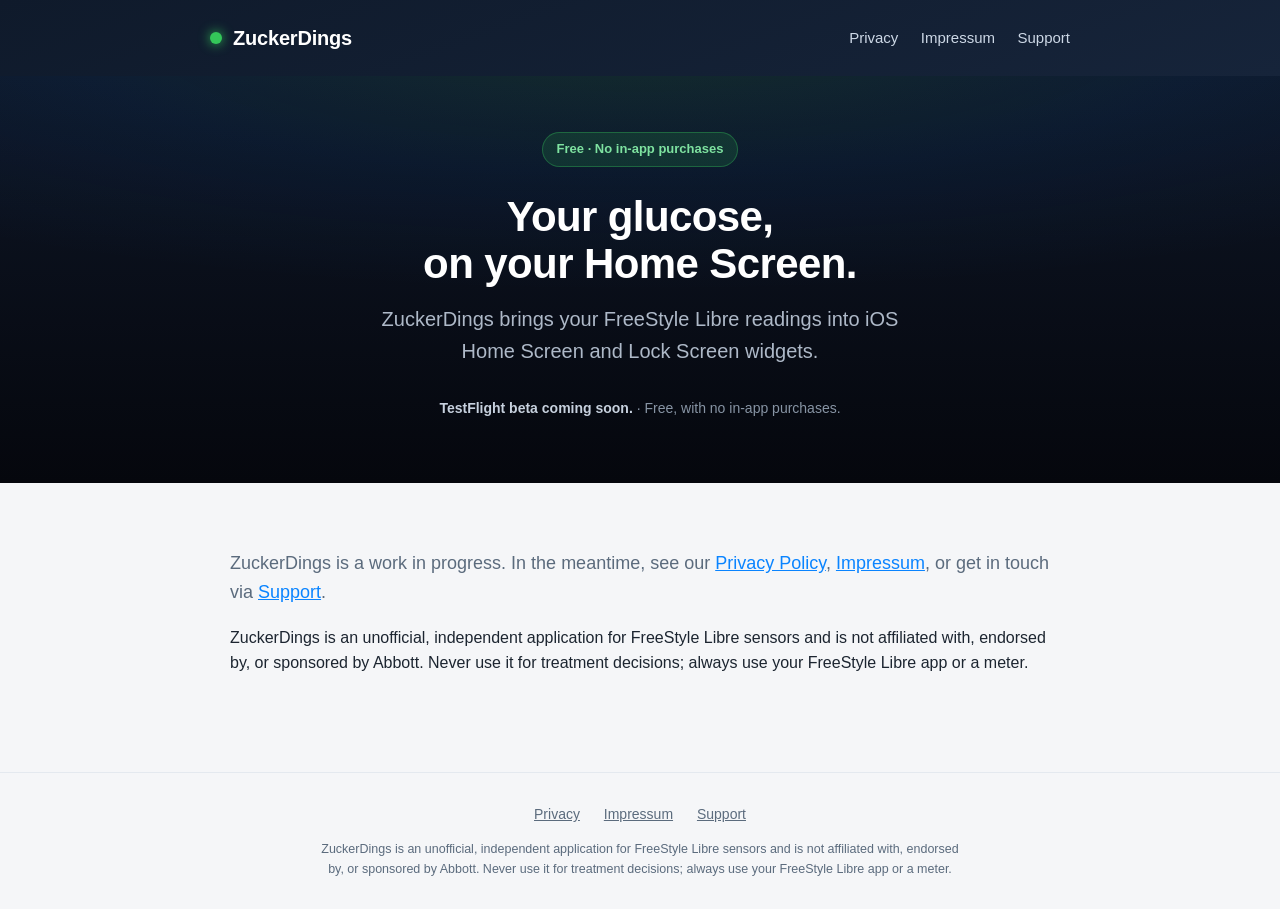
==== index.html @ 913069e4 "feat: ZuckerDings site (privacy, datenschutz, impressum, support, TestFlight placeholder) Claude-Ses" ====
<!doctype html>
<html lang="en">
<head>
  <meta charset="utf-8">
  <meta name="viewport" content="width=device-width, initial-scale=1">
  <title>ZuckerDings: Glucose on your Home Screen</title>
  <meta name="description" content="ZuckerDings puts your FreeStyle Libre glucose readings into iOS Home Screen and Lock Screen widgets. Free, no in-app purchases.">

  <link rel="icon" type="image/png" sizes="64x64" href="assets/favicon-64.png">
  <link rel="apple-touch-icon" href="assets/apple-touch-icon.png">
  <link rel="stylesheet" href="style.css">

  <meta property="og:type" content="website">
  <meta property="og:title" content="ZuckerDings: Glucose on your Home Screen">
  <meta property="og:description" content="Your FreeStyle Libre glucose readings, right on your iOS Home Screen and Lock Screen widgets.">
  <meta property="og:image" content="assets/icon.png">
  <meta property="og:url" content="https://zuckerdings.poschenrieder.io/">
  <meta name="twitter:card" content="summary">
</head>
<body>
  <header class="site">
    <div class="wrap">
      <a class="brand" href="./"><span class="dot"></span> ZuckerDings</a>
      <nav class="site">
        <a href="privacy/">Privacy</a>
        <a href="impressum/">Impressum</a>
        <a href="support/">Support</a>
      </nav>
    </div>
  </header>

  <section class="hero">
    <div class="inner">
      <span class="pill">Free · No in-app purchases</span>

      <h1>Your glucose,<br>on your Home Screen.</h1>
      <p class="tag">ZuckerDings brings your FreeStyle Libre readings into iOS Home Screen and Lock Screen widgets.</p>

      <!-- TESTFLIGHT: replace with <a href="https://testflight.apple.com/join/XXXXXXXX">Join the TestFlight beta</a> once the public link exists -->
      <p class="store-note"><strong>TestFlight beta coming soon.</strong> · Free, with no in-app purchases.</p>
    </div>
  </section>

  <main>
    <p class="lede">ZuckerDings is a work in progress. In the meantime, see our <a href="privacy/">Privacy Policy</a>, <a href="impressum/">Impressum</a>, or get in touch via <a href="support/">Support</a>.</p>
    <p>ZuckerDings is an unofficial, independent application for FreeStyle Libre sensors and is not affiliated with, endorsed by, or sponsored by Abbott. Never use it for treatment decisions; always use your FreeStyle Libre app or a meter.</p>
  </main>

  <footer class="site">
    <a href="privacy/">Privacy</a>
    <a href="impressum/">Impressum</a>
    <a href="support/">Support</a>
    <span class="disclaimer">
      ZuckerDings is an unofficial, independent application for FreeStyle Libre sensors and is not affiliated with, endorsed by, or sponsored by Abbott. Never use it for treatment decisions; always use your FreeStyle Libre app or a meter.
    </span>
  </footer>
</body>
</html>
---- style.css ----
:root {
  /* Dark surfaces — match the app icon + widgets */
  --navy: #0f1a2b;
  --navy-soft: #16243a;
  --hero-top: #0e1626;
  --hero-bottom: #05070d;
  --widget-card: #1b2029;
  --widget-line: rgba(255, 255, 255, .08);

  /* Air-quality traffic light (iOS system colors) */
  --good: #34c759;
  --fair: #ffcc00;
  --poor: #ff3b30;

  /* Actions — the app's iOS blue */
  --blue: #0a84ff;
  --blue-ink: #0064d2;

  /* Light body */
  --ink: #1c2530;
  --muted: #5b6b7d;
  --line: #e4e9ef;
  --bg: #f5f6f8;
  --card: #ffffff;
}

* { box-sizing: border-box; }

html { -webkit-text-size-adjust: 100%; scroll-behavior: smooth; }

body {
  margin: 0;
  font-family: -apple-system, BlinkMacSystemFont, "Segoe UI", Roboto, Helvetica, Arial, sans-serif;
  color: var(--ink);
  background: var(--bg);
  line-height: 1.6;
  -webkit-font-smoothing: antialiased;
}

a { color: var(--blue); }
a:hover { color: var(--blue-ink); }

/* ---------- Header ---------- */

header.site {
  background: linear-gradient(160deg, var(--navy) 0%, var(--navy-soft) 100%);
  color: #fff;
  padding: 22px 20px;
}

header.site .wrap { display: flex; align-items: center; justify-content: space-between; gap: 16px; flex-wrap: wrap; }

.brand { display: flex; align-items: center; gap: 11px; text-decoration: none; color: #fff; font-weight: 700; font-size: 20px; letter-spacing: -.2px; }
.brand .dot { width: 12px; height: 12px; border-radius: 50%; background: var(--good); box-shadow: 0 0 12px var(--good); }

nav.site a { color: #cdd8e6; text-decoration: none; margin-left: 18px; font-size: 15px; }
nav.site a:hover { color: #fff; }

.wrap { max-width: 860px; margin: 0 auto; }

main { max-width: 860px; margin: 0 auto; padding: 48px 20px 80px; }

/* ---------- Hero (dark, widget-style) ---------- */

.hero {
  background:
    radial-gradient(120% 90% at 50% -10%, rgba(52, 199, 89, .12) 0%, rgba(10, 132, 255, .06) 38%, transparent 70%),
    linear-gradient(180deg, var(--hero-top) 0%, var(--hero-bottom) 100%);
  color: #fff;
  text-align: center;
  padding: 56px 20px 64px;
}

.hero .inner { max-width: 760px; margin: 0 auto; }

.pill {
  display: inline-block;
  background: rgba(52, 199, 89, .14);
  color: #7ee2a0;
  border: 1px solid rgba(52, 199, 89, .35);
  padding: 6px 14px;
  border-radius: 999px;
  font-size: 13px;
  font-weight: 600;
  margin-bottom: 26px;
}

.hero h1 { font-size: 42px; line-height: 1.12; margin: 0 0 16px; letter-spacing: -.6px; color: #fff; }
.hero p.tag { font-size: 20px; color: #aeb9c8; margin: 0 auto 30px; max-width: 560px; }

/* Widget mockup card */
.widget {
  width: 340px;
  max-width: 100%;
  margin: 0 auto 34px;
  background: linear-gradient(180deg, #20262f 0%, var(--widget-card) 100%);
  border: 1px solid var(--widget-line);
  border-radius: 24px;
  padding: 20px 22px;
  text-align: left;
  box-shadow: 0 24px 60px -20px rgba(0, 0, 0, .7), inset 0 1px 0 rgba(255, 255, 255, .04);
}
.widget .w-top { display: flex; align-items: center; justify-content: space-between; margin-bottom: 16px; }
.widget .w-room { color: #fff; font-weight: 600; font-size: 16px; }
.widget .w-refresh { color: #6f7c8c; font-size: 17px; }
.widget .w-grid { display: grid; grid-template-columns: 1fr 1fr; gap: 14px 18px; }
.widget .w-cell .w-label { display: flex; align-items: center; gap: 7px; color: #8a96a5; font-size: 12.5px; margin-bottom: 2px; }
.widget .w-cell .w-val { color: #fff; font-size: 19px; font-weight: 600; letter-spacing: -.2px; }
.widget .w-foot { color: #5d6878; font-size: 11.5px; margin-top: 16px; }

.dot { width: 9px; height: 9px; border-radius: 50%; display: inline-block; flex: none; }
.dot.good { background: var(--good); }
.dot.fair { background: var(--fair); }
.dot.poor { background: var(--poor); }

/* Sensor chips */
.chips { display: flex; flex-wrap: wrap; gap: 9px; justify-content: center; margin: 0 auto 30px; max-width: 560px; }
.chip {
  display: inline-flex; align-items: center; gap: 7px;
  background: rgba(255, 255, 255, .06);
  border: 1px solid rgba(255, 255, 255, .1);
  color: #d6deea;
  padding: 6px 13px;
  border-radius: 999px;
  font-size: 13.5px;
  font-weight: 500;
}

.store-note { color: #8794a4; font-size: 14px; margin: 0; }
.store-note strong { color: #c7d1de; font-weight: 600; }

/* ---------- Screenshot gallery ---------- */

.shots {
  display: flex;
  gap: 22px;
  overflow-x: auto;
  padding: 8px 4px 22px;
  margin: 8px -4px 0;
  scroll-snap-type: x mandatory;
  -webkit-overflow-scrolling: touch;
}
.shot { flex: 0 0 auto; width: 232px; scroll-snap-align: center; text-align: center; }
.shot .frame {
  background: #0b0d11;
  border-radius: 38px;
  padding: 9px;
  border: 1px solid #d3d9e2;
  box-shadow: 0 16px 40px -16px rgba(15, 26, 43, .45);
}
.shot .frame img { display: block; width: 100%; border-radius: 30px; }
.shot .cap { margin-top: 12px; font-size: 14px; color: var(--muted); font-weight: 500; }

/* ---------- Feature cards ---------- */

.features { display: grid; grid-template-columns: repeat(auto-fit, minmax(220px, 1fr)); gap: 18px; margin: 30px 0; }
.card { background: var(--card); border: 1px solid var(--line); border-radius: 14px; padding: 22px; }
.card .ic { width: 11px; height: 11px; border-radius: 50%; display: inline-block; margin-bottom: 12px; background: var(--good); box-shadow: 0 0 10px rgba(52, 199, 89, .5); }
.card .ic.fair { background: var(--fair); box-shadow: 0 0 10px rgba(255, 204, 0, .5); }
.card .ic.poor { background: var(--poor); box-shadow: 0 0 10px rgba(255, 59, 48, .5); }
.card h3 { margin: 0 0 8px; font-size: 17px; }
.card p { margin: 0; color: var(--muted); font-size: 15px; }

h1, h2, h3 { color: var(--ink); }
h2 { font-size: 25px; margin-top: 46px; letter-spacing: -.3px; }
h3 { font-size: 18px; }

.lede { font-size: 18px; color: var(--muted); }

/* Works-with chips (light) */
.devices { display: flex; flex-wrap: wrap; gap: 9px; margin: 18px 0 6px; padding: 0; list-style: none; }
.devices li {
  background: var(--card); border: 1px solid var(--line); color: var(--ink);
  padding: 7px 14px; border-radius: 999px; font-size: 14px; font-weight: 500; margin: 0;
}

.note { background: var(--card); border: 1px solid var(--line); border-left: 4px solid var(--good); border-radius: 10px; padding: 16px 18px; margin: 24px 0; }
.note strong { color: var(--ink); }

ol li, ul li { margin: 6px 0; }

/* ---------- Footer ---------- */

footer.site { border-top: 1px solid var(--line); padding: 30px 20px; text-align: center; color: var(--muted); font-size: 14px; }
footer.site a { color: var(--muted); margin: 0 10px; }
footer.site .disclaimer { display: block; margin-top: 14px; font-size: 12.5px; max-width: 640px; margin-left: auto; margin-right: auto; }

code { background: #eef2f7; padding: 2px 6px; border-radius: 5px; font-size: 90%; }

/* ---------- Responsive ---------- */

@media (max-width: 540px) {
  .hero { padding: 40px 18px 48px; }
  .hero h1 { font-size: 32px; }
  .hero p.tag { font-size: 18px; }
  h2 { font-size: 22px; }
}
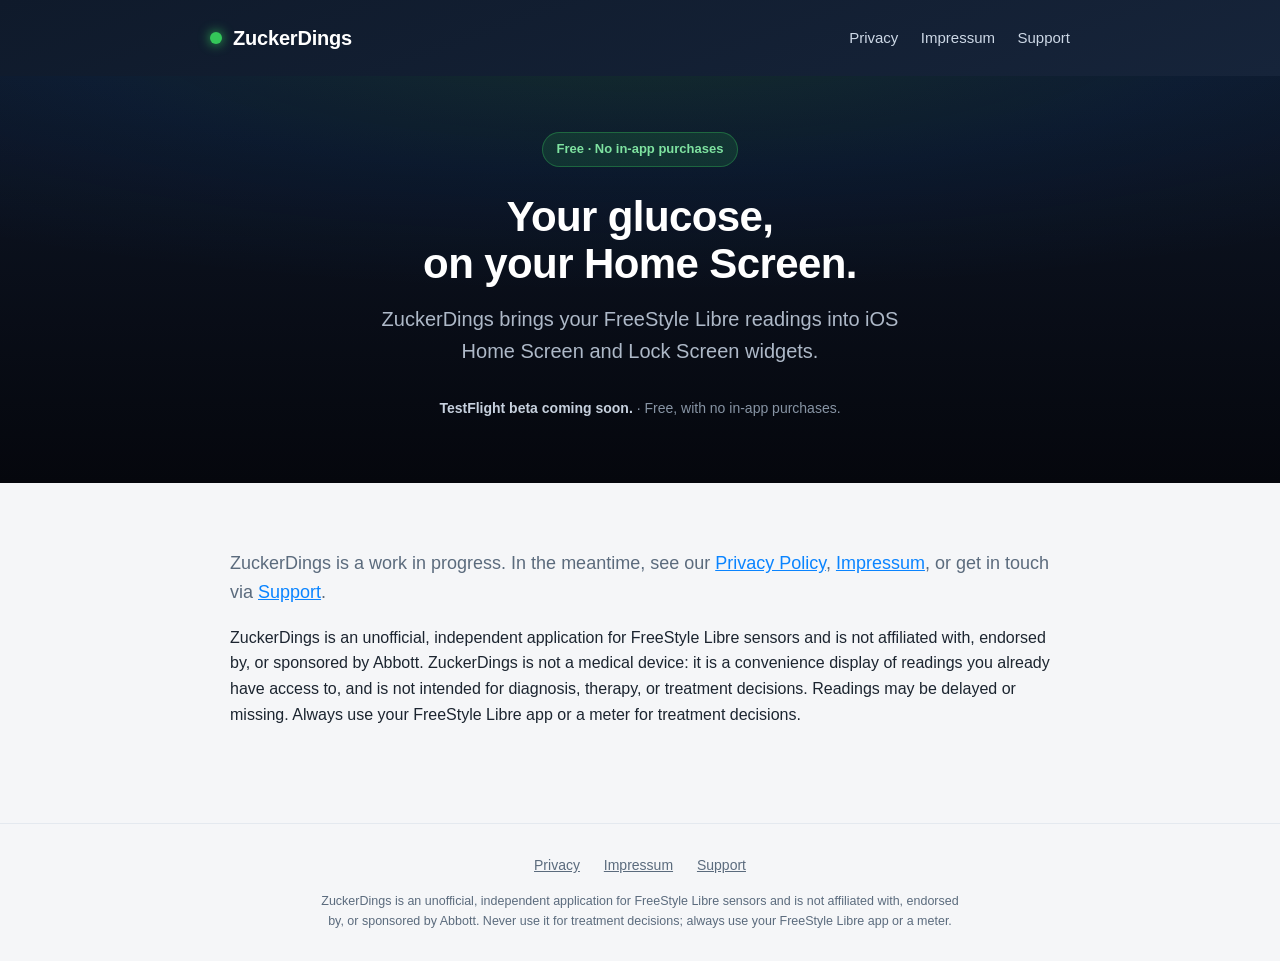
==== commit 5dc3bb63: "Close gaps in privacy policies and add intended-use statement - Replace the Art. 9 "explicit consent" ====
--- a/index.html
+++ b/index.html
@@ -43,7 +43,7 @@
 
   <main>
     <p class="lede">ZuckerDings is a work in progress. In the meantime, see our <a href="privacy/">Privacy Policy</a>, <a href="impressum/">Impressum</a>, or get in touch via <a href="support/">Support</a>.</p>
-    <p>ZuckerDings is an unofficial, independent application for FreeStyle Libre sensors and is not affiliated with, endorsed by, or sponsored by Abbott. Never use it for treatment decisions; always use your FreeStyle Libre app or a meter.</p>
+    <p>ZuckerDings is an unofficial, independent application for FreeStyle Libre sensors and is not affiliated with, endorsed by, or sponsored by Abbott. ZuckerDings is not a medical device: it is a convenience display of readings you already have access to, and is not intended for diagnosis, therapy, or treatment decisions. Readings may be delayed or missing. Always use your FreeStyle Libre app or a meter for treatment decisions.</p>
   </main>
 
   <footer class="site">
